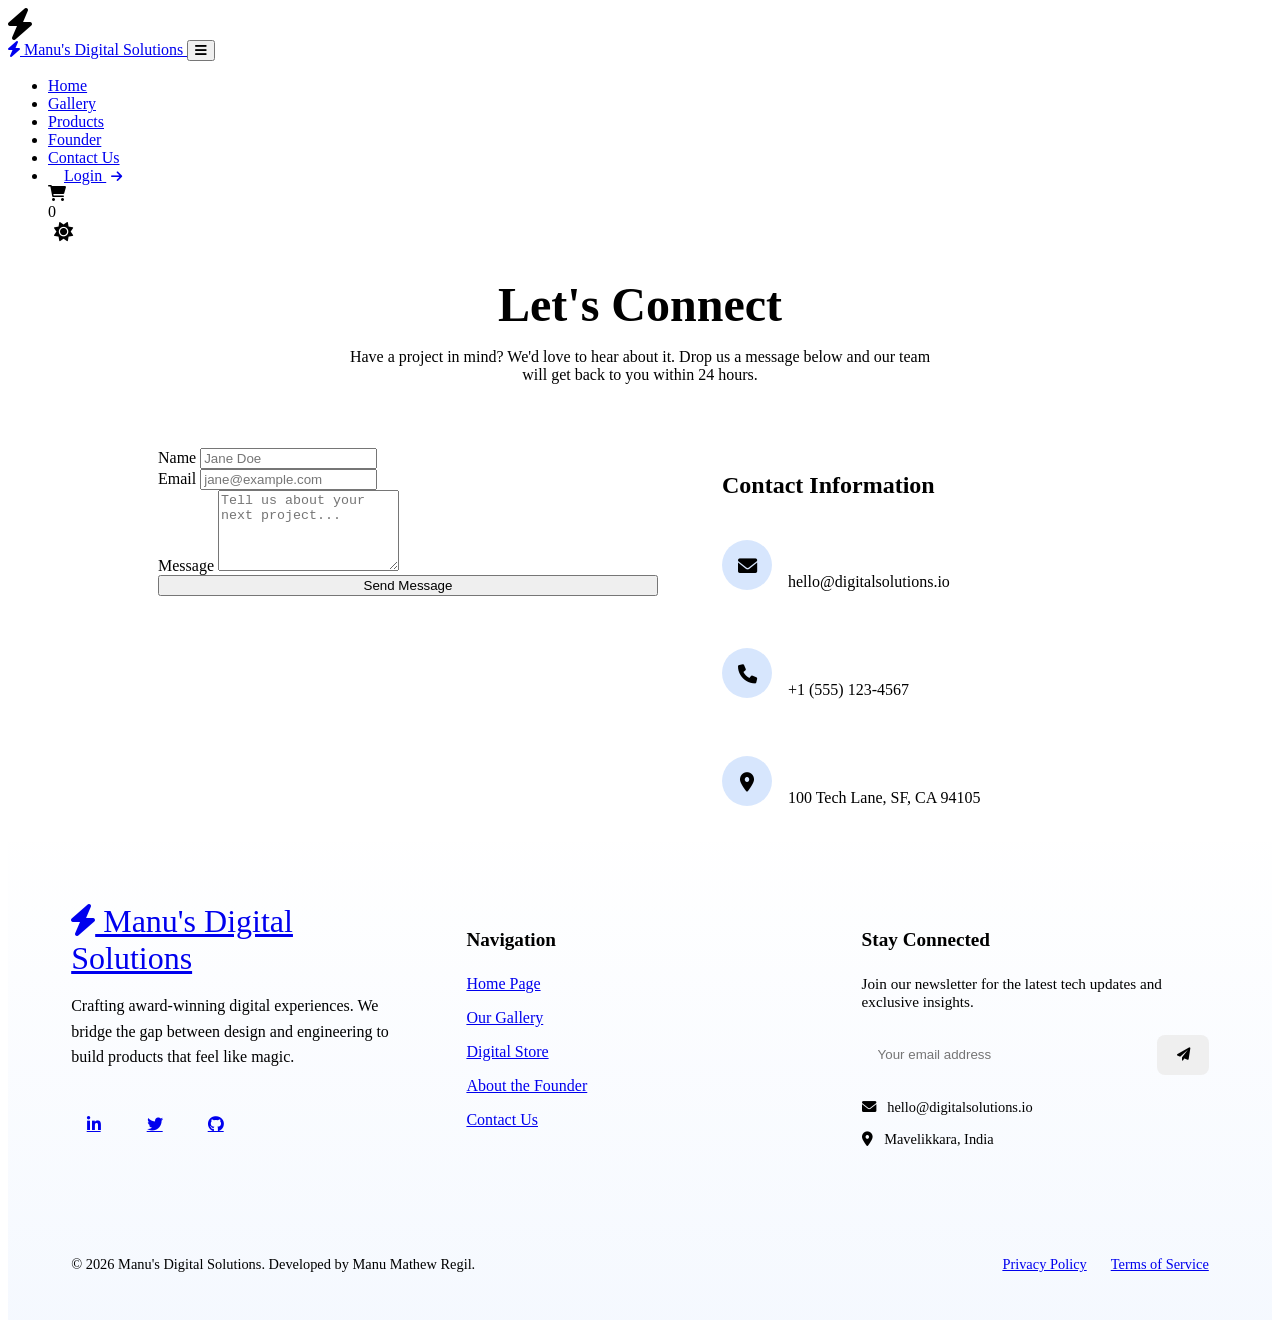
==== contact.html @ 5a15e180 "Add files via upload" ====
<!DOCTYPE html>
<html lang="en">
<head>
    <meta charset="UTF-8">
    <meta name="viewport" content="width=device-width, initial-scale=1.0">
    <title>Contact Us | Manu's Digital Solutions</title>
    <link rel="stylesheet" href="css/styles.css">
    <link rel="stylesheet" href="https://cdnjs.cloudflare.com/ajax/libs/font-awesome/6.0.0/css/all.min.css">
</head>
<body>
    <!-- Page Loader -->
    <div class="loader-wrapper">
        <div class="loader">
            <i class="fa-solid fa-bolt text-gradient" style="font-size: 2rem;"></i>
        </div>
    </div>
    <!-- Navbar -->
    <nav class="navbar">
        <a href="index.html" class="brand">
            <i class="fa-solid fa-bolt text-gradient"></i>
            Manu's Digital Solutions
        </a>
        <button class="hamburger"><i class="fa fa-bars"></i></button>
        <ul class="nav-links" style="align-items: center;">
            <li><a href="index.html">Home</a></li>
            <li><a href="gallery.html">Gallery</a></li>
            <li><a href="products.html">Products</a></li>
            <li><a href="founder.html">Founder</a></li>
            <li><a href="contact.html" class="active">Contact Us</a></li>
            <li><a href="login.html" class="btn btn-primary" style="padding: 0.5rem 1rem;">Login <i class="fa-solid fa-arrow-right" style="margin-left: 5px; font-size: 0.8em"></i></a></li>
            <li style="display: flex; align-items: center;">
                <div class="cart-icon-wrapper" onclick="toggleCartDrawer()">
                    <i class="fa-solid fa-shopping-cart"></i>
                    <div class="cart-count">0</div>
                </div>
            </li>
            <li style="display: flex; align-items: center;"><button id="theme-toggle" style="background: none; border: none; font-size: 1.2rem; cursor: pointer; color: var(--text-primary);"><i class="fa-solid fa-sun"></i></button></li>
        </ul>
    </nav>

    <div class="container section">
        <div class="fade-in" style="text-align: center; margin-bottom: 4rem;">
            <h1 style="font-size: 3rem; margin-bottom: 1rem;">Let's <span class="text-gradient">Connect</span></h1>
            <p style="max-width: 600px; margin: 0 auto;">Have a project in mind? We'd love to hear about it. Drop us a message below and our team will get back to you within 24 hours.</p>
        </div>

        <div style="display: flex; flex-wrap: wrap; gap: 4rem; justify-content: center;">
            
            <div class="fade-in glass-card" style="flex: 1; min-width: 300px; max-width: 500px; transition-delay: 0.2s;">
                <form id="contact-form">
                    <div class="input-group">
                        <label for="contact-name">Name</label>
                        <input type="text" id="contact-name" class="glass-input" required placeholder="Jane Doe">
                    </div>
                    <div class="input-group">
                        <label for="contact-email">Email</label>
                        <input type="email" id="contact-email" class="glass-input" required placeholder="jane@example.com">
                    </div>
                    <div class="input-group">
                        <label for="contact-message">Message</label>
                        <textarea id="contact-message" class="glass-input" rows="5" required placeholder="Tell us about your next project..." style="resize: vertical;"></textarea>
                    </div>
                    <button type="submit" class="btn btn-primary" style="width: 100%;">Send Message</button>
                </form>
                <div id="contact-success" style="display: none; margin-top: 1rem; color: #86efac; text-align: center;">Message sent successfully!</div>
            </div>

            <div class="fade-in" style="flex: 1; min-width: 300px; max-width: 400px; transition-delay: 0.4s;">
                <h3 style="margin-bottom: 1.5rem; font-size: 1.5rem;">Contact Information</h3>
                
                <div style="margin-bottom: 1.5rem; display: flex; align-items: center; gap: 1rem;">
                    <div style="background: rgba(59, 130, 246, 0.2); width: 50px; height: 50px; border-radius: 50%; display: flex; align-items: center; justify-content: center; color: var(--primary); font-size: 1.2rem;">
                        <i class="fa-solid fa-envelope"></i>
                    </div>
                    <div>
                        <p style="color: white; font-weight: 500;">Email Us</p>
                        <p>hello@digitalsolutions.io</p>
                    </div>
                </div>

                <div style="margin-bottom: 1.5rem; display: flex; align-items: center; gap: 1rem;">
                    <div style="background: rgba(59, 130, 246, 0.2); width: 50px; height: 50px; border-radius: 50%; display: flex; align-items: center; justify-content: center; color: var(--primary); font-size: 1.2rem;">
                        <i class="fa-solid fa-phone"></i>
                    </div>
                    <div>
                        <p style="color: white; font-weight: 500;">Call Us</p>
                        <p>+1 (555) 123-4567</p>
                    </div>
                </div>

                <div style="display: flex; align-items: center; gap: 1rem;">
                    <div style="background: rgba(59, 130, 246, 0.2); width: 50px; height: 50px; border-radius: 50%; display: flex; align-items: center; justify-content: center; color: var(--primary); font-size: 1.2rem;">
                        <i class="fa-solid fa-location-dot"></i>
                    </div>
                    <div>
                        <p style="color: white; font-weight: 500;">Visit Us</p>
                        <p>100 Tech Lane, SF, CA 94105</p>
                    </div>
                </div>
            </div>

        </div>
    </div>

    <!-- Footer -->
    <footer style="margin-top: auto; padding: 5rem 5% 2rem; border-top: 1px solid var(--glass-border); background: linear-gradient(to bottom, transparent, rgba(59, 130, 246, 0.05)); position: relative; overflow: hidden;" class="fade-in">
        
        <!-- Background Glowing Orb -->
        <div style="position: absolute; bottom: -50px; left: 50%; transform: translateX(-50%); width: 300px; height: 300px; background: var(--primary); filter: blur(150px); border-radius: 50%; z-index: 0; opacity: 0.15; pointer-events: none;"></div>

        <div class="container" style="position: relative; z-index: 1; display: grid; grid-template-columns: repeat(auto-fit, minmax(280px, 1fr)); gap: 3rem; margin-bottom: 3rem;">
            
            <!-- Brand Section -->
            <div>
                <a href="index.html" class="brand" style="margin-bottom: 1.5rem; font-size: 2rem;"><i class="fa-solid fa-bolt text-gradient"></i> Manu's Digital Solutions</a>
                <p style="font-size: 1rem; margin-bottom: 2rem; color: var(--text-secondary); line-height: 1.6;">
                    Crafting award-winning digital experiences. We bridge the gap between design and engineering to build products that feel like magic.
                </p>
                <div style="display: flex; gap: 1rem;">
                    <a href="https://linkedin.com/in/manu-mathew-regil-238411379/" target="_blank" class="social-icon" style="display: flex; align-items: center; justify-content: center; width: 45px; height: 45px; border-radius: 50%; background: var(--glass-bg); border: 1px solid var(--glass-border);"><i class="fa-brands fa-linkedin-in"></i></a>
                    <a href="https://twitter.com" target="_blank" class="social-icon" style="display: flex; align-items: center; justify-content: center; width: 45px; height: 45px; border-radius: 50%; background: var(--glass-bg); border: 1px solid var(--glass-border);"><i class="fa-brands fa-twitter"></i></a>
                    <a href="https://github.com" target="_blank" class="social-icon" style="display: flex; align-items: center; justify-content: center; width: 45px; height: 45px; border-radius: 50%; background: var(--glass-bg); border: 1px solid var(--glass-border);"><i class="fa-brands fa-github"></i></a>
                </div>
            </div>

            <!-- Links Section -->
            <div>
                <h4 style="color: var(--text-primary); margin-bottom: 1.5rem; font-size: 1.2rem; font-weight: 600;">Navigation</h4>
                <ul style="list-style: none; padding: 0; display: flex; flex-direction: column; gap: 1rem;">
                    <li><a href="index.html" class="footer-link">Home Page</a></li>
                    <li><a href="gallery.html" class="footer-link">Our Gallery</a></li>
                    <li><a href="products.html" class="footer-link">Digital Store</a></li>
                    <li><a href="founder.html" class="footer-link">About the Founder</a></li>
                    <li><a href="contact.html" class="footer-link">Contact Us</a></li>
                </ul>
            </div>

            <!-- Newsletter / Contact Section -->
            <div>
                <h4 style="color: var(--text-primary); margin-bottom: 1.5rem; font-size: 1.2rem; font-weight: 600;">Stay Connected</h4>
                <p style="font-size: 0.95rem; margin-bottom: 1.5rem; color: var(--text-secondary);">Join our newsletter for the latest tech updates and exclusive insights.</p>
                <form style="display: flex; gap: 0.5rem; margin-bottom: 1.5rem;" onsubmit="event.preventDefault(); this.innerHTML = '<p style=\'color: var(--primary); font-weight: 600; padding: 0.5rem 0;\'>Subscribed Successfully! 🎉</p>';">
                    <input type="email" placeholder="Your email address" required style="flex: 1; padding: 0.8rem 1rem; border-radius: 8px; border: 1px solid var(--glass-border); background: var(--input-bg); color: var(--text-primary); outline: none;">
                    <button type="submit" class="btn-primary" style="padding: 0.8rem 1.2rem; border-radius: 8px; border: none; cursor: pointer;"><i class="fa-solid fa-paper-plane"></i></button>
                </form>
                <p style="font-size: 0.9rem; margin-bottom: 0.5rem; color: var(--text-secondary);"><i class="fa-solid fa-envelope" style="margin-right: 8px; color: var(--primary);"></i> hello@digitalsolutions.io</p>
                <p style="font-size: 0.9rem; color: var(--text-secondary);"><i class="fa-solid fa-location-dot" style="margin-right: 8px; color: var(--primary);"></i> Mavelikkara, India</p>
            </div>

        </div>
        
        <!-- Bottom Bar -->
        <div class="container" style="position: relative; z-index: 1; padding-top: 2rem; border-top: 1px solid var(--glass-border); display: flex; flex-wrap: wrap; justify-content: space-between; align-items: center; gap: 1rem; color: var(--text-secondary); font-size: 0.9rem;">
            <p>&copy; 2026 Manu's Digital Solutions. Developed by Manu Mathew Regil.</p>
            <div style="display: flex; flex-wrap: wrap; gap: 1.5rem;">
                <a href="#" class="footer-link">Privacy Policy</a>
                <a href="#" class="footer-link">Terms of Service</a>
            </div>
        </div>
    </footer>

    <!-- Scripts -->
    <script src="js/main.js"></script>
    <script>
        document.getElementById('contact-form').addEventListener('submit', (e) => {
            e.preventDefault();
            const btn = e.target.querySelector('button');
            const originalText = btn.textContent;
            btn.textContent = 'Sending...';
            btn.disabled = true;

            setTimeout(() => {
                btn.textContent = originalText;
                btn.disabled = false;
                e.target.reset();
                const successMsg = document.getElementById('contact-success');
                successMsg.style.display = 'block';
                setTimeout(() => successMsg.style.display = 'none', 3000);
            }, 1000);
        });
    </script>
    <script src="js/ecommerce.js"></script>
</body>
</html>
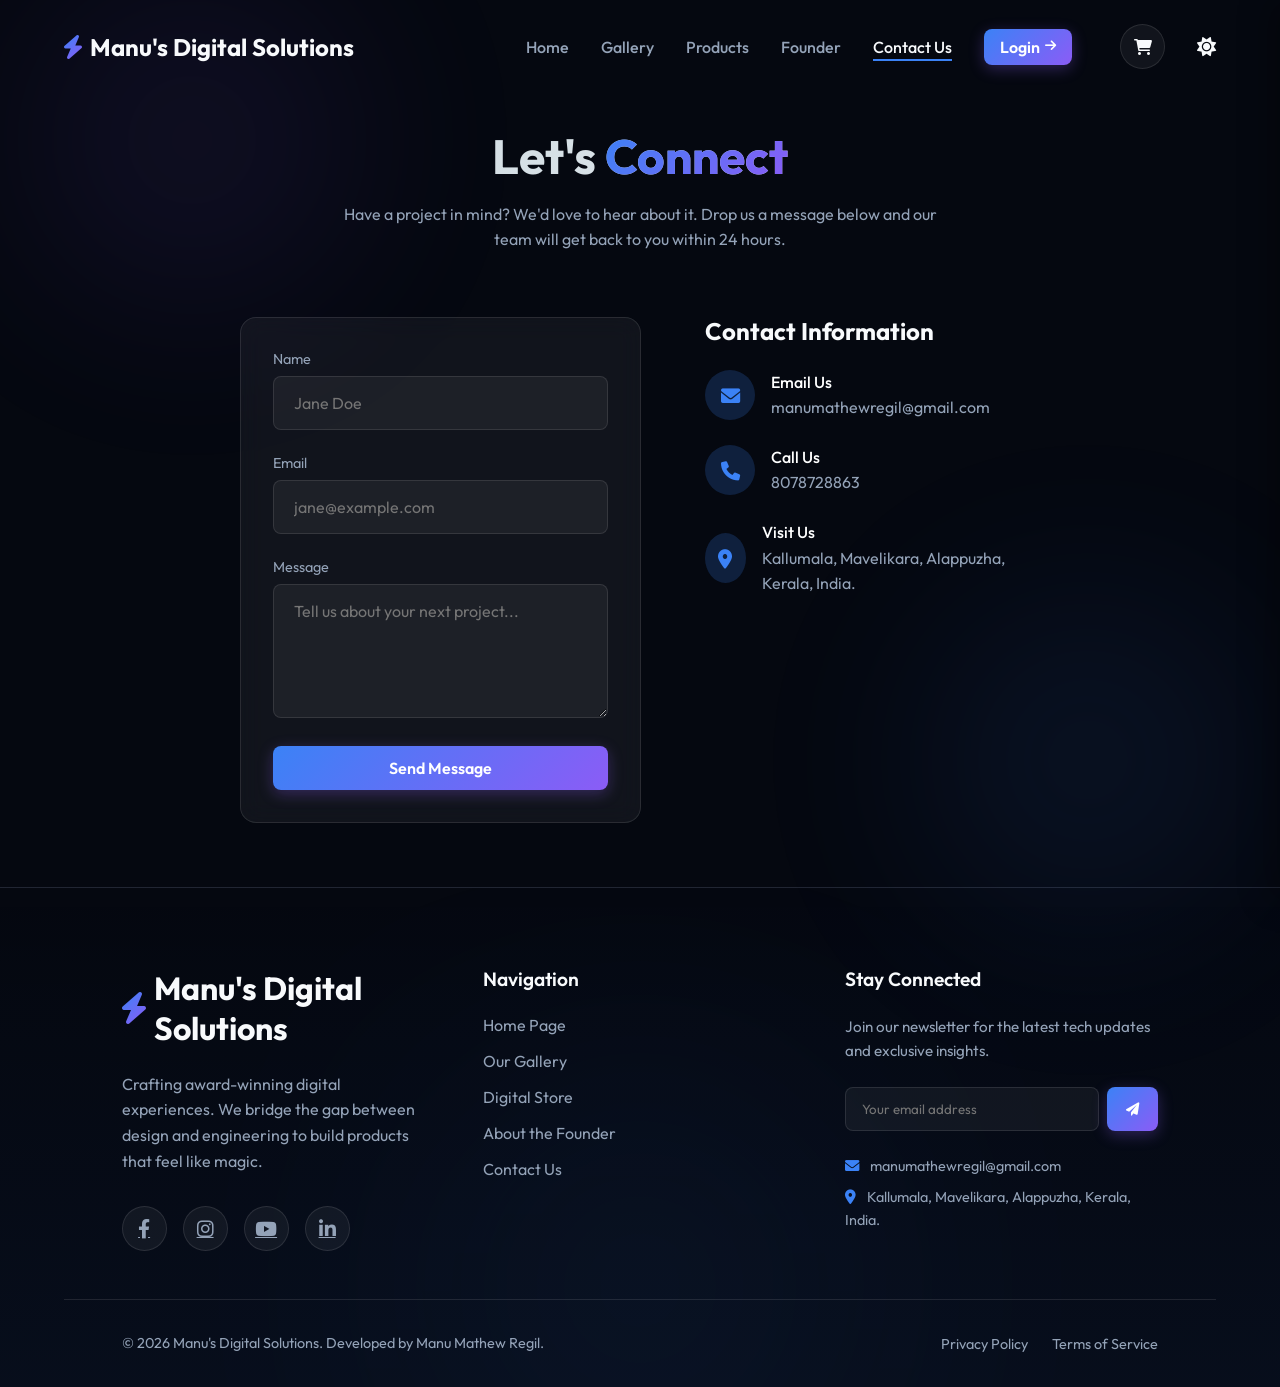
==== commit bde5572e: "Add files via upload" ====
--- a/contact.html
+++ b/contact.html
@@ -1,12 +1,14 @@
 <!DOCTYPE html>
 <html lang="en">
+
 <head>
     <meta charset="UTF-8">
     <meta name="viewport" content="width=device-width, initial-scale=1.0">
     <title>Contact Us | Manu's Digital Solutions</title>
-    <link rel="stylesheet" href="css/styles.css">
+    <link rel="stylesheet" href="styles.css">
     <link rel="stylesheet" href="https://cdnjs.cloudflare.com/ajax/libs/font-awesome/6.0.0/css/all.min.css">
 </head>
+
 <body>
     <!-- Page Loader -->
     <div class="loader-wrapper">
@@ -21,32 +23,37 @@
             Manu's Digital Solutions
         </a>
         <button class="hamburger"><i class="fa fa-bars"></i></button>
-        <ul class="nav-links" style="align-items: center;">
+        <ul class="nav-links">
             <li><a href="index.html">Home</a></li>
             <li><a href="gallery.html">Gallery</a></li>
-            <li><a href="products.html">Products</a></li>
+            <li><a href="products.html">Products</a></li>
             <li><a href="founder.html">Founder</a></li>
             <li><a href="contact.html" class="active">Contact Us</a></li>
-            <li><a href="login.html" class="btn btn-primary" style="padding: 0.5rem 1rem;">Login <i class="fa-solid fa-arrow-right" style="margin-left: 5px; font-size: 0.8em"></i></a></li>
-            <li style="display: flex; align-items: center;">
-                <div class="cart-icon-wrapper" onclick="toggleCartDrawer()">
-                    <i class="fa-solid fa-shopping-cart"></i>
-                    <div class="cart-count">0</div>
-                </div>
-            </li>
-            <li style="display: flex; align-items: center;"><button id="theme-toggle" style="background: none; border: none; font-size: 1.2rem; cursor: pointer; color: var(--text-primary);"><i class="fa-solid fa-sun"></i></button></li>
+            <li><a href="login.html" class="btn btn-primary" style="padding: 0.5rem 1rem;">Login <i
+                        class="fa-solid fa-arrow-right" style="margin-left: 5px; font-size: 0.8em"></i></a></li>
+            <li style="display: flex; align-items: center;">
+                <div class="cart-icon-wrapper" onclick="toggleCartDrawer()">
+                    <i class="fa-solid fa-shopping-cart"></i>
+                    <div class="cart-count">0</div>
+                </div>
+            </li>
+            <li style="display: flex; align-items: center;"><button id="theme-toggle"
+                    style="background: none; border: none; font-size: 1.2rem; cursor: pointer; color: var(--text-primary);"><i
+                        class="fa-solid fa-sun"></i></button></li>
         </ul>
     </nav>
 
     <div class="container section">
         <div class="fade-in" style="text-align: center; margin-bottom: 4rem;">
             <h1 style="font-size: 3rem; margin-bottom: 1rem;">Let's <span class="text-gradient">Connect</span></h1>
-            <p style="max-width: 600px; margin: 0 auto;">Have a project in mind? We'd love to hear about it. Drop us a message below and our team will get back to you within 24 hours.</p>
+            <p style="max-width: 600px; margin: 0 auto;">Have a project in mind? We'd love to hear about it. Drop us a
+                message below and our team will get back to you within 24 hours.</p>
         </div>
 
         <div style="display: flex; flex-wrap: wrap; gap: 4rem; justify-content: center;">
-            
-            <div class="fade-in glass-card" style="flex: 1; min-width: 300px; max-width: 500px; transition-delay: 0.2s;">
+
+            <div class="fade-in glass-card"
+                style="flex: 1; min-width: 300px; max-width: 500px; transition-delay: 0.2s;">
                 <form id="contact-form">
                     <div class="input-group">
                         <label for="contact-name">Name</label>
@@ -54,47 +61,53 @@
                     </div>
                     <div class="input-group">
                         <label for="contact-email">Email</label>
-                        <input type="email" id="contact-email" class="glass-input" required placeholder="jane@example.com">
+                        <input type="email" id="contact-email" class="glass-input" required
+                            placeholder="jane@example.com">
                     </div>
                     <div class="input-group">
                         <label for="contact-message">Message</label>
-                        <textarea id="contact-message" class="glass-input" rows="5" required placeholder="Tell us about your next project..." style="resize: vertical;"></textarea>
+                        <textarea id="contact-message" class="glass-input" rows="5" required
+                            placeholder="Tell us about your next project..." style="resize: vertical;"></textarea>
                     </div>
                     <button type="submit" class="btn btn-primary" style="width: 100%;">Send Message</button>
                 </form>
-                <div id="contact-success" style="display: none; margin-top: 1rem; color: #86efac; text-align: center;">Message sent successfully!</div>
+                <div id="contact-success" style="display: none; margin-top: 1rem; color: #86efac; text-align: center;">
+                    Message sent successfully!</div>
             </div>
 
             <div class="fade-in" style="flex: 1; min-width: 300px; max-width: 400px; transition-delay: 0.4s;">
                 <h3 style="margin-bottom: 1.5rem; font-size: 1.5rem;">Contact Information</h3>
-                
+
                 <div style="margin-bottom: 1.5rem; display: flex; align-items: center; gap: 1rem;">
-                    <div style="background: rgba(59, 130, 246, 0.2); width: 50px; height: 50px; border-radius: 50%; display: flex; align-items: center; justify-content: center; color: var(--primary); font-size: 1.2rem;">
+                    <div
+                        style="background: rgba(59, 130, 246, 0.2); width: 50px; height: 50px; border-radius: 50%; display: flex; align-items: center; justify-content: center; color: var(--primary); font-size: 1.2rem;">
                         <i class="fa-solid fa-envelope"></i>
                     </div>
                     <div>
                         <p style="color: white; font-weight: 500;">Email Us</p>
-                        <p>hello@digitalsolutions.io</p>
+                        <p>manumathewregil@gmail.com</p>
                     </div>
                 </div>
 
                 <div style="margin-bottom: 1.5rem; display: flex; align-items: center; gap: 1rem;">
-                    <div style="background: rgba(59, 130, 246, 0.2); width: 50px; height: 50px; border-radius: 50%; display: flex; align-items: center; justify-content: center; color: var(--primary); font-size: 1.2rem;">
+                    <div
+                        style="background: rgba(59, 130, 246, 0.2); width: 50px; height: 50px; border-radius: 50%; display: flex; align-items: center; justify-content: center; color: var(--primary); font-size: 1.2rem;">
                         <i class="fa-solid fa-phone"></i>
                     </div>
                     <div>
                         <p style="color: white; font-weight: 500;">Call Us</p>
-                        <p>+1 (555) 123-4567</p>
+                        <p>8078728863</p>
                     </div>
                 </div>
 
                 <div style="display: flex; align-items: center; gap: 1rem;">
-                    <div style="background: rgba(59, 130, 246, 0.2); width: 50px; height: 50px; border-radius: 50%; display: flex; align-items: center; justify-content: center; color: var(--primary); font-size: 1.2rem;">
+                    <div
+                        style="background: rgba(59, 130, 246, 0.2); width: 50px; height: 50px; border-radius: 50%; display: flex; align-items: center; justify-content: center; color: var(--primary); font-size: 1.2rem;">
                         <i class="fa-solid fa-location-dot"></i>
                     </div>
                     <div>
                         <p style="color: white; font-weight: 500;">Visit Us</p>
-                        <p>100 Tech Lane, SF, CA 94105</p>
+                        <p>Kallumala, Mavelikara, Alappuzha, Kerala, India.</p>
                     </div>
                 </div>
             </div>
@@ -103,33 +116,50 @@
     </div>
 
     <!-- Footer -->
-    <footer style="margin-top: auto; padding: 5rem 5% 2rem; border-top: 1px solid var(--glass-border); background: linear-gradient(to bottom, transparent, rgba(59, 130, 246, 0.05)); position: relative; overflow: hidden;" class="fade-in">
-        
+    <footer
+        style="margin-top: auto; padding: 5rem 5% 2rem; border-top: 1px solid var(--glass-border); background: linear-gradient(to bottom, transparent, rgba(59, 130, 246, 0.05)); position: relative; overflow: hidden;"
+        class="fade-in">
+
         <!-- Background Glowing Orb -->
-        <div style="position: absolute; bottom: -50px; left: 50%; transform: translateX(-50%); width: 300px; height: 300px; background: var(--primary); filter: blur(150px); border-radius: 50%; z-index: 0; opacity: 0.15; pointer-events: none;"></div>
-
-        <div class="container" style="position: relative; z-index: 1; display: grid; grid-template-columns: repeat(auto-fit, minmax(280px, 1fr)); gap: 3rem; margin-bottom: 3rem;">
-            
+        <div
+            style="position: absolute; bottom: -50px; left: 50%; transform: translateX(-50%); width: 300px; height: 300px; background: var(--primary); filter: blur(150px); border-radius: 50%; z-index: 0; opacity: 0.15; pointer-events: none;">
+        </div>
+
+        <div class="container"
+            style="position: relative; z-index: 1; display: grid; grid-template-columns: repeat(auto-fit, minmax(280px, 1fr)); gap: 3rem; margin-bottom: 3rem;">
+
             <!-- Brand Section -->
             <div>
-                <a href="index.html" class="brand" style="margin-bottom: 1.5rem; font-size: 2rem;"><i class="fa-solid fa-bolt text-gradient"></i> Manu's Digital Solutions</a>
+                <a href="index.html" class="brand" style="margin-bottom: 1.5rem; font-size: 2rem;"><i
+                        class="fa-solid fa-bolt text-gradient"></i> Manu's Digital Solutions</a>
                 <p style="font-size: 1rem; margin-bottom: 2rem; color: var(--text-secondary); line-height: 1.6;">
-                    Crafting award-winning digital experiences. We bridge the gap between design and engineering to build products that feel like magic.
+                    Crafting award-winning digital experiences. We bridge the gap between design and engineering to
+                    build products that feel like magic.
                 </p>
                 <div style="display: flex; gap: 1rem;">
-                    <a href="https://linkedin.com/in/manu-mathew-regil-238411379/" target="_blank" class="social-icon" style="display: flex; align-items: center; justify-content: center; width: 45px; height: 45px; border-radius: 50%; background: var(--glass-bg); border: 1px solid var(--glass-border);"><i class="fa-brands fa-linkedin-in"></i></a>
-                    <a href="https://twitter.com" target="_blank" class="social-icon" style="display: flex; align-items: center; justify-content: center; width: 45px; height: 45px; border-radius: 50%; background: var(--glass-bg); border: 1px solid var(--glass-border);"><i class="fa-brands fa-twitter"></i></a>
-                    <a href="https://github.com" target="_blank" class="social-icon" style="display: flex; align-items: center; justify-content: center; width: 45px; height: 45px; border-radius: 50%; background: var(--glass-bg); border: 1px solid var(--glass-border);"><i class="fa-brands fa-github"></i></a>
+                    <a href="https://www.facebook.com/manumathewregil" target="_blank" class="social-icon"
+                        style="display: flex; align-items: center; justify-content: center; width: 45px; height: 45px; border-radius: 50%; background: var(--glass-bg); border: 1px solid var(--glass-border);"><i
+                            class="fa-brands fa-facebook-f"></i></a>
+                    <a href="https://www.instagram.com/manu_mathew_regil/" target="_blank" class="social-icon"
+                        style="display: flex; align-items: center; justify-content: center; width: 45px; height: 45px; border-radius: 50%; background: var(--glass-bg); border: 1px solid var(--glass-border);"><i
+                            class="fa-brands fa-instagram"></i></a>
+                    <a href="https://www.youtube.com/@manumathewregil" target="_blank" class="social-icon"
+                        style="display: flex; align-items: center; justify-content: center; width: 45px; height: 45px; border-radius: 50%; background: var(--glass-bg); border: 1px solid var(--glass-border);"><i
+                            class="fa-brands fa-youtube"></i></a>
+                    <a href="https://www.linkedin.com/in/manu-mathew-regil-238411379/" target="_blank" class="social-icon"
+                        style="display: flex; align-items: center; justify-content: center; width: 45px; height: 45px; border-radius: 50%; background: var(--glass-bg); border: 1px solid var(--glass-border);"><i
+                            class="fa-brands fa-linkedin-in"></i></a>
                 </div>
             </div>
 
             <!-- Links Section -->
             <div>
-                <h4 style="color: var(--text-primary); margin-bottom: 1.5rem; font-size: 1.2rem; font-weight: 600;">Navigation</h4>
+                <h4 style="color: var(--text-primary); margin-bottom: 1.5rem; font-size: 1.2rem; font-weight: 600;">
+                    Navigation</h4>
                 <ul style="list-style: none; padding: 0; display: flex; flex-direction: column; gap: 1rem;">
                     <li><a href="index.html" class="footer-link">Home Page</a></li>
                     <li><a href="gallery.html" class="footer-link">Our Gallery</a></li>
-                    <li><a href="products.html" class="footer-link">Digital Store</a></li>
+                    <li><a href="products.html" class="footer-link">Digital Store</a></li>
                     <li><a href="founder.html" class="footer-link">About the Founder</a></li>
                     <li><a href="contact.html" class="footer-link">Contact Us</a></li>
                 </ul>
@@ -137,20 +167,30 @@
 
             <!-- Newsletter / Contact Section -->
             <div>
-                <h4 style="color: var(--text-primary); margin-bottom: 1.5rem; font-size: 1.2rem; font-weight: 600;">Stay Connected</h4>
-                <p style="font-size: 0.95rem; margin-bottom: 1.5rem; color: var(--text-secondary);">Join our newsletter for the latest tech updates and exclusive insights.</p>
-                <form style="display: flex; gap: 0.5rem; margin-bottom: 1.5rem;" onsubmit="event.preventDefault(); this.innerHTML = '<p style=\'color: var(--primary); font-weight: 600; padding: 0.5rem 0;\'>Subscribed Successfully! 🎉</p>';">
-                    <input type="email" placeholder="Your email address" required style="flex: 1; padding: 0.8rem 1rem; border-radius: 8px; border: 1px solid var(--glass-border); background: var(--input-bg); color: var(--text-primary); outline: none;">
-                    <button type="submit" class="btn-primary" style="padding: 0.8rem 1.2rem; border-radius: 8px; border: none; cursor: pointer;"><i class="fa-solid fa-paper-plane"></i></button>
+                <h4 style="color: var(--text-primary); margin-bottom: 1.5rem; font-size: 1.2rem; font-weight: 600;">Stay
+                    Connected</h4>
+                <p style="font-size: 0.95rem; margin-bottom: 1.5rem; color: var(--text-secondary);">Join our newsletter
+                    for the latest tech updates and exclusive insights.</p>
+                <form style="display: flex; gap: 0.5rem; margin-bottom: 1.5rem;"
+                    onsubmit="event.preventDefault(); this.innerHTML = '<p style=\'color: var(--primary); font-weight: 600; padding: 0.5rem 0;\'>Subscribed Successfully! 🎉</p>';">
+                    <input type="email" placeholder="Your email address" required
+                        style="flex: 1; padding: 0.8rem 1rem; border-radius: 8px; border: 1px solid var(--glass-border); background: var(--input-bg); color: var(--text-primary); outline: none;">
+                    <button type="submit" class="btn-primary"
+                        style="padding: 0.8rem 1.2rem; border-radius: 8px; border: none; cursor: pointer;"><i
+                            class="fa-solid fa-paper-plane"></i></button>
                 </form>
-                <p style="font-size: 0.9rem; margin-bottom: 0.5rem; color: var(--text-secondary);"><i class="fa-solid fa-envelope" style="margin-right: 8px; color: var(--primary);"></i> hello@digitalsolutions.io</p>
-                <p style="font-size: 0.9rem; color: var(--text-secondary);"><i class="fa-solid fa-location-dot" style="margin-right: 8px; color: var(--primary);"></i> Mavelikkara, India</p>
-            </div>
-
-        </div>
-        
+                <p style="font-size: 0.9rem; margin-bottom: 0.5rem; color: var(--text-secondary);"><i
+                        class="fa-solid fa-envelope" style="margin-right: 8px; color: var(--primary);"></i>
+                    manumathewregil@gmail.com</p>
+                <p style="font-size: 0.9rem; color: var(--text-secondary);"><i class="fa-solid fa-location-dot"
+                        style="margin-right: 8px; color: var(--primary);"></i> Kallumala, Mavelikara, Alappuzha, Kerala, India.</p>
+            </div>
+
+        </div>
+
         <!-- Bottom Bar -->
-        <div class="container" style="position: relative; z-index: 1; padding-top: 2rem; border-top: 1px solid var(--glass-border); display: flex; flex-wrap: wrap; justify-content: space-between; align-items: center; gap: 1rem; color: var(--text-secondary); font-size: 0.9rem;">
+        <div class="container"
+            style="position: relative; z-index: 1; padding-top: 2rem; border-top: 1px solid var(--glass-border); display: flex; flex-wrap: wrap; justify-content: space-between; align-items: center; gap: 1rem; color: var(--text-secondary); font-size: 0.9rem;">
             <p>&copy; 2026 Manu's Digital Solutions. Developed by Manu Mathew Regil.</p>
             <div style="display: flex; flex-wrap: wrap; gap: 1.5rem;">
                 <a href="#" class="footer-link">Privacy Policy</a>
@@ -160,7 +200,7 @@
     </footer>
 
     <!-- Scripts -->
-    <script src="js/main.js"></script>
+    <script src="main.js"></script>
     <script>
         document.getElementById('contact-form').addEventListener('submit', (e) => {
             e.preventDefault();
@@ -179,6 +219,7 @@
             }, 1000);
         });
     </script>
-    <script src="js/ecommerce.js"></script>
+    <script src="ecommerce.js"></script>
 </body>
-</html>
+
+</html>
--- a/styles.css
+++ b/styles.css
@@ -0,0 +1,394 @@
+/* CSS Variables & Global Settings */
+@import url('https://fonts.googleapis.com/css2?family=Outfit:wght@300;400;500;600;700&display=swap');
+
+:root {
+  --bg-color: #050810;
+  --text-primary: #f8fafc;
+  --text-secondary: #94a3b8;
+  --primary: #3b82f6;
+  --primary-hover: #2563eb;
+  --accent: #8b5cf6;
+  --glass-bg: rgba(255, 255, 255, 0.05);
+  --glass-border: rgba(255, 255, 255, 0.1);
+  --glass-blur: blur(12px);
+  --nav-scrolled: rgba(5, 8, 16, 0.8);
+  --nav-mobile: rgba(5, 8, 16, 0.95);
+  --input-bg: rgba(255, 255, 255, 0.05);
+}
+
+body.light-theme {
+  --bg-color: #f8fafc;
+  --text-primary: #0f172a;
+  --text-secondary: #475569;
+  --primary: #2563eb;
+  --primary-hover: #1d4ed8;
+  --accent: #7c3aed;
+  --glass-bg: rgba(255, 255, 255, 0.7);
+  --glass-border: rgba(0, 0, 0, 0.1);
+  --nav-scrolled: rgba(255, 255, 255, 0.85);
+  --nav-mobile: rgba(248, 250, 252, 0.95);
+  --input-bg: rgba(0, 0, 0, 0.05);
+}
+
+* {
+  margin: 0;
+  padding: 0;
+  box-sizing: border-box;
+  font-family: 'Outfit', sans-serif;
+}
+
+img {
+  max-width: 100%;
+  height: auto;
+  display: block;
+}
+
+body {
+  background-color: var(--bg-color);
+  color: var(--text-primary);
+  min-height: 100vh;
+  display: flex;
+  flex-direction: column;
+  overflow-x: hidden;
+}
+
+/* Background Effects */
+body::before {
+  content: '';
+  position: fixed;
+  top: -20%;
+  left: -10%;
+  width: 50vw;
+  height: 50vw;
+  background: radial-gradient(circle, var(--accent) 0%, transparent 50%);
+  opacity: 0.15;
+  filter: blur(100px);
+  z-index: -1;
+}
+
+body::after {
+  content: '';
+  position: fixed;
+  bottom: -20%;
+  right: -10%;
+  width: 50vw;
+  height: 50vw;
+  background: radial-gradient(circle, var(--primary) 0%, transparent 50%);
+  opacity: 0.15;
+  filter: blur(100px);
+  z-index: -1;
+}
+
+/* Glassmorphism Utilities */
+.glass {
+  background: var(--glass-bg);
+  backdrop-filter: var(--glass-blur);
+  -webkit-backdrop-filter: var(--glass-blur);
+  border: 1px solid var(--glass-border);
+  box-shadow: 0 8px 32px 0 rgba(0, 0, 0, 0.3);
+}
+
+.glass-card {
+  background: var(--glass-bg);
+  backdrop-filter: var(--glass-blur);
+  border: 1px solid var(--glass-border);
+  border-radius: 16px;
+  padding: 2rem;
+  transition: transform 0.3s ease, box-shadow 0.3s ease;
+}
+
+.glass-card:hover {
+  transform: translateY(-5px);
+  box-shadow: 0 10px 40px 0 rgba(0, 0, 0, 0.4);
+  border: 1px solid rgba(255, 255, 255, 0.2);
+}
+
+/* Typography */
+h1, h2, h3, h4 {
+  font-weight: 700;
+  line-height: 1.2;
+}
+
+h1 { font-size: clamp(2.5rem, 5vw, 4rem); background: linear-gradient(to right, #cfd9df 0%, #e2ebf0 100%); -webkit-background-clip: text; color: transparent;}
+.text-gradient {
+  background: linear-gradient(135deg, var(--primary), var(--accent));
+  -webkit-background-clip: text;
+  -webkit-text-fill-color: transparent;
+}
+
+p {
+  color: var(--text-secondary);
+  line-height: 1.6;
+}
+
+/* Buttons */
+.btn {
+  display: inline-flex;
+  align-items: center;
+  justify-content: center;
+  padding: 0.75rem 1.5rem;
+  border-radius: 8px;
+  font-weight: 600;
+  cursor: pointer;
+  transition: all 0.3s ease;
+  text-decoration: none;
+  border: none;
+  font-size: 1rem;
+}
+
+.btn-primary {
+  background: linear-gradient(135deg, var(--primary), var(--accent));
+  color: #fff;
+  box-shadow: 0 4px 15px rgba(139, 92, 246, 0.3);
+}
+
+.btn-primary:hover {
+  box-shadow: 0 6px 20px rgba(139, 92, 246, 0.5);
+  transform: translateY(-2px);
+}
+
+.btn-glass {
+  background: var(--glass-bg);
+  backdrop-filter: blur(5px);
+  border: 1px solid var(--glass-border);
+  color: var(--text-primary);
+}
+
+.btn-glass:hover {
+  background: rgba(255, 255, 255, 0.1);
+}
+
+/* Navbar */
+.navbar {
+  position: fixed;
+  top: 0;
+  width: 100%;
+  padding: 1.5rem 5%;
+  display: flex;
+  justify-content: space-between;
+  align-items: center;
+  z-index: 1000;
+  transition: all 0.3s ease;
+}
+
+.navbar.scrolled {
+  padding: 1rem 5%;
+  background: var(--nav-scrolled);
+  backdrop-filter: blur(16px);
+  border-bottom: 1px solid var(--glass-border);
+}
+
+.brand {
+  font-size: 1.5rem;
+  font-weight: 700;
+  color: var(--text-primary);
+  text-decoration: none;
+  display: flex;
+  align-items: center;
+  gap: 0.5rem;
+}
+
+.nav-links {
+  display: flex;
+  gap: 2rem;
+  list-style: none;
+  align-items: center;
+}
+
+.nav-links a:not(.btn) {
+  color: var(--text-secondary);
+  text-decoration: none;
+  font-weight: 500;
+  transition: color 0.3s ease;
+  position: relative;
+}
+
+.nav-links a:not(.btn):hover,
+.nav-links a:not(.btn).active {
+  color: var(--text-primary);
+}
+
+.nav-links a:not(.btn)::after {
+  content: '';
+  position: absolute;
+  bottom: -4px;
+  left: 0;
+  width: 0;
+  height: 2px;
+  background: var(--primary);
+  transition: width 0.3s ease;
+}
+
+.nav-links a:not(.btn):hover::after,
+.nav-links a:not(.btn).active::after {
+  width: 100%;
+}
+
+.hamburger {
+  display: none;
+  cursor: pointer;
+  background: none;
+  border: none;
+  color: var(--text-primary);
+  font-size: 1.5rem;
+}
+
+/* Layout Utilities */
+.container {
+  max-width: 1200px;
+  margin: 0 auto;
+  padding: 0 5%;
+}
+
+.section {
+  padding: 8rem 0 4rem;
+}
+
+/* Inputs */
+.input-group {
+  margin-bottom: 1.5rem;
+  position: relative;
+}
+
+.input-group label {
+  display: block;
+  margin-bottom: 0.5rem;
+  color: var(--text-secondary);
+  font-size: 0.9rem;
+}
+
+.glass-input {
+  width: 100%;
+  padding: 1rem 1.2rem;
+  background: var(--input-bg);
+  border: 1px solid var(--glass-border);
+  border-radius: 8px;
+  color: var(--text-primary);
+  font-family: inherit;
+  font-size: 1rem;
+  outline: none;
+  transition: all 0.3s ease;
+}
+
+.glass-input:focus {
+  border-color: var(--primary);
+  background: var(--glass-bg);
+}
+
+/* Page Loader */
+.loader-wrapper {
+  position: fixed;
+  top: 0;
+  left: 0;
+  width: 100vw;
+  height: 100vh;
+  background: var(--bg-color);
+  z-index: 9999;
+  display: flex;
+  justify-content: center;
+  align-items: center;
+  transition: opacity 0.6s cubic-bezier(1, 0, 0, 1), visibility 0.6s cubic-bezier(1, 0, 0, 1);
+}
+
+.loader-wrapper.hidden {
+  opacity: 0;
+  visibility: hidden;
+}
+
+.loader {
+  width: 80px;
+  height: 80px;
+  border-radius: 50%;
+  background: var(--glass-bg);
+  backdrop-filter: blur(10px);
+  border: 1px solid var(--glass-border);
+  display: flex;
+  justify-content: center;
+  align-items: center;
+  position: relative;
+  box-shadow: 0 0 30px rgba(59, 130, 246, 0.3);
+  animation: pulseLoader 2s infinite ease-in-out;
+}
+
+.loader::before {
+  content: '';
+  position: absolute;
+  top: -2px;
+  left: -2px;
+  right: -2px;
+  bottom: -2px;
+  border-radius: 50%;
+  border: 2px solid transparent;
+  border-top-color: var(--primary);
+  border-bottom-color: var(--accent);
+  animation: spin 1.2s cubic-bezier(0.5, 0, 0.5, 1) infinite;
+  z-index: -1;
+}
+
+@keyframes spin {
+  0% { transform: rotate(0deg); }
+  100% { transform: rotate(360deg); }
+}
+
+@keyframes pulseLoader {
+  0%, 100% { transform: scale(1); }
+  50% { transform: scale(1.05); box-shadow: 0 0 50px rgba(139, 92, 246, 0.5); }
+}
+
+/* Animations */
+.fade-in {
+  opacity: 0;
+  transform: translateY(20px);
+  transition: opacity 0.6s ease, transform 0.6s ease;
+}
+
+.fade-in.visible {
+  opacity: 1;
+  transform: translateY(0);
+}
+
+/* Footer */
+.footer-link {
+  color: var(--text-secondary);
+  text-decoration: none;
+  transition: color 0.3s ease;
+}
+.footer-link:hover {
+  color: var(--primary);
+}
+.social-icon {
+  color: var(--text-secondary);
+  font-size: 1.2rem;
+  transition: color 0.3s ease, transform 0.3s ease;
+}
+.social-icon:hover {
+  color: var(--primary);
+  transform: translateY(-3px);
+}
+
+/* Mobile Responsiveness */
+@media (max-width: 768px) {
+  .hamburger {
+    display: block;
+  }
+  
+  .nav-links {
+    position: fixed;
+    top: 0;
+    right: -100%;
+    width: 250px;
+    height: 100vh;
+    background: var(--nav-mobile);
+    backdrop-filter: blur(20px);
+    flex-direction: column;
+    padding: 6rem 2rem;
+    transition: right 0.4s cubic-bezier(0.77,0.2,0.05,1.0);
+    z-index: 999;
+    border-left: 1px solid var(--glass-border);
+    align-items: flex-start;
+  }
+  
+  .nav-links.active {
+    right: 0;
+  }
+}
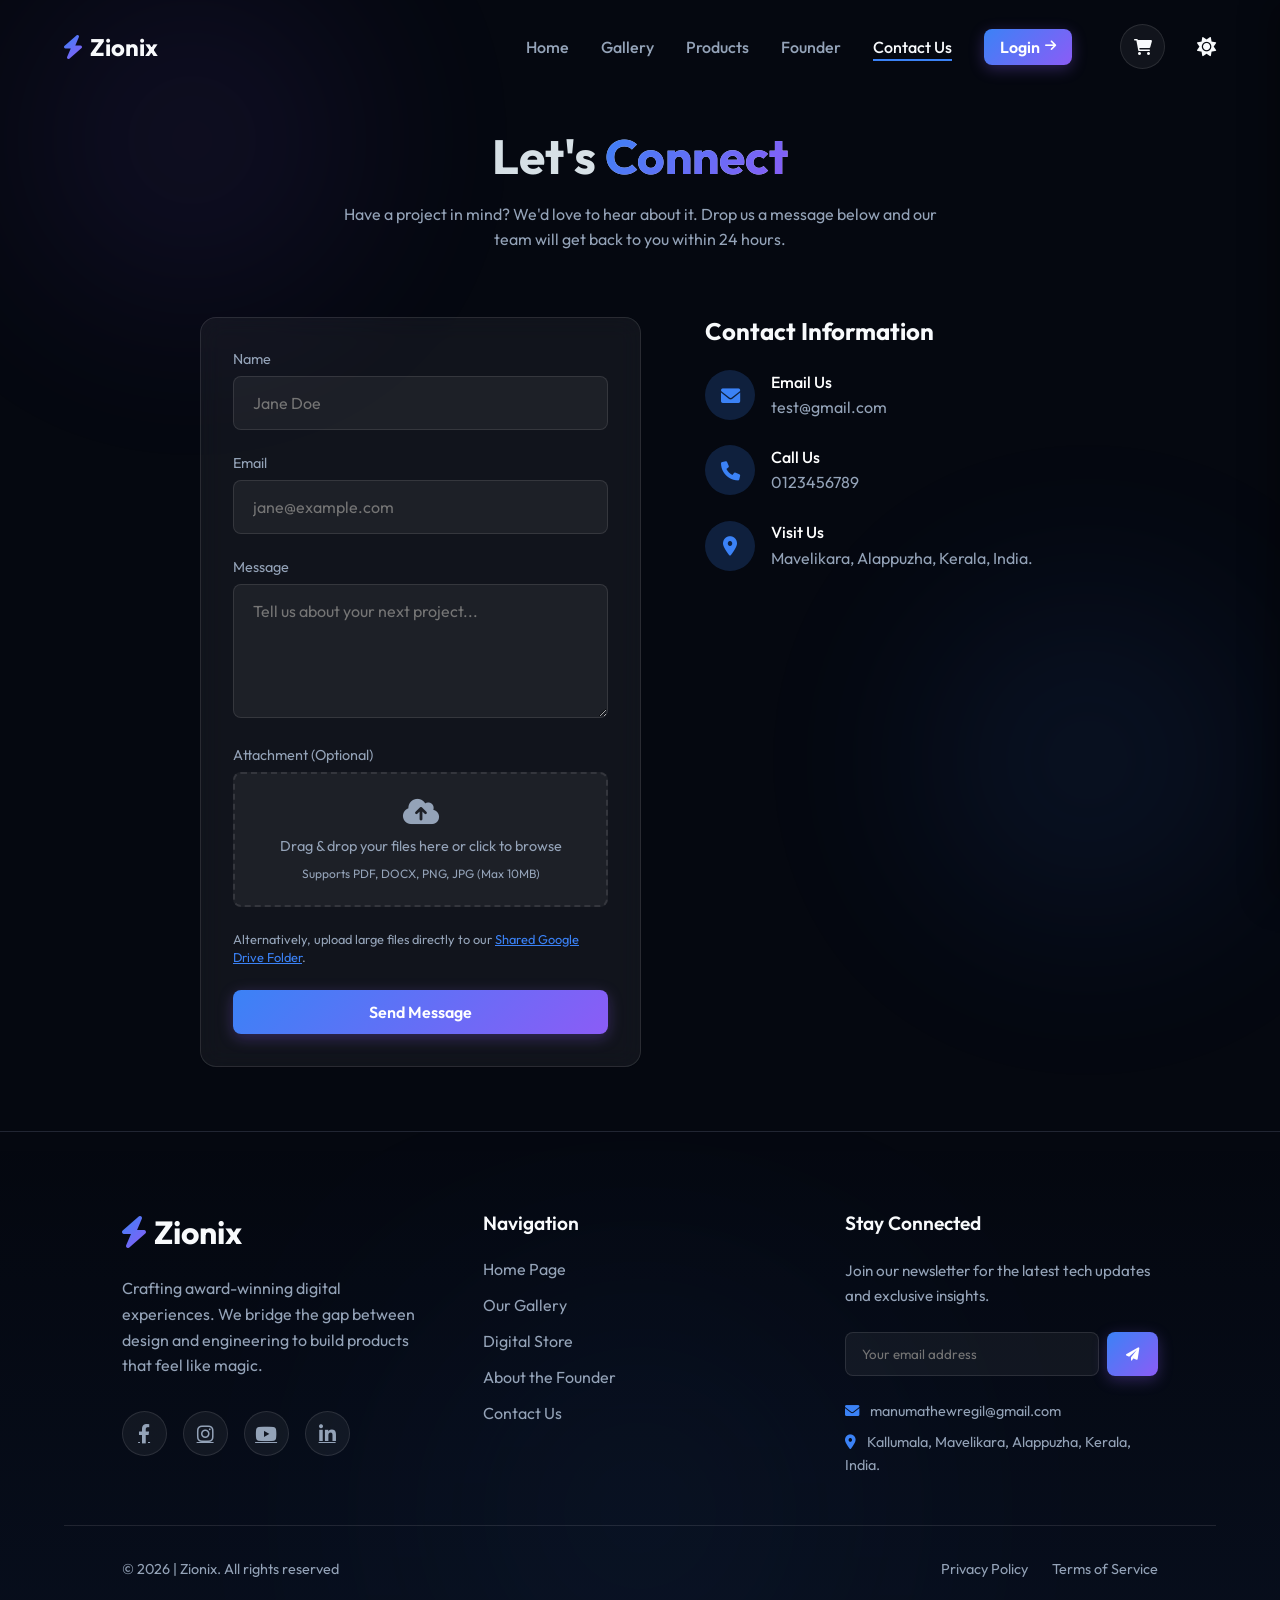
==== commit d63f2cc2: "updation" ====
--- a/contact.html
+++ b/contact.html
@@ -4,7 +4,7 @@
 <head>
     <meta charset="UTF-8">
     <meta name="viewport" content="width=device-width, initial-scale=1.0">
-    <title>Contact Us | Manu's Digital Solutions</title>
+    <title>Contact Us | Zionix</title>
     <link rel="stylesheet" href="styles.css">
     <link rel="stylesheet" href="https://cdnjs.cloudflare.com/ajax/libs/font-awesome/6.0.0/css/all.min.css">
 </head>
@@ -20,7 +20,7 @@
     <nav class="navbar">
         <a href="index.html" class="brand">
             <i class="fa-solid fa-bolt text-gradient"></i>
-            Manu's Digital Solutions
+            Zionix
         </a>
         <button class="hamburger"><i class="fa fa-bars"></i></button>
         <ul class="nav-links">
@@ -69,6 +69,20 @@
                         <textarea id="contact-message" class="glass-input" rows="5" required
                             placeholder="Tell us about your next project..." style="resize: vertical;"></textarea>
                     </div>
+                    <div class="input-group">
+                        <label>Attachment (Optional)</label>
+                        <div class="upload-zone" id="drop-zone">
+                            <i class="fa-solid fa-cloud-arrow-up"></i>
+                            <p>Drag & drop your files here or click to browse</p>
+                            <span>Supports PDF, DOCX, PNG, JPG (Max 10MB)</span>
+                            <input type="file" id="contact-file" style="display: none;" multiple>
+                        </div>
+                        <div id="file-list" class="file-list"></div>
+                        <p style="font-size: 0.8rem; margin-top: 0.5rem; color: var(--text-secondary); line-height: 1.4;">
+                            Alternatively, upload large files directly to our 
+                            <a href="https://drive.google.com/drive/folders/1qu32_YWTJ1cNfiBqHvx784Owkxv7PvnO?usp=sharing" target="_blank" style="color: var(--primary); text-decoration: underline;">Shared Google Drive Folder</a>.
+                        </p>
+                    </div>
                     <button type="submit" class="btn btn-primary" style="width: 100%;">Send Message</button>
                 </form>
                 <div id="contact-success" style="display: none; margin-top: 1rem; color: #86efac; text-align: center;">
@@ -85,7 +99,7 @@
                     </div>
                     <div>
                         <p style="color: white; font-weight: 500;">Email Us</p>
-                        <p>manumathewregil@gmail.com</p>
+                        <p>test@gmail.com</p>
                     </div>
                 </div>
 
@@ -96,7 +110,7 @@
                     </div>
                     <div>
                         <p style="color: white; font-weight: 500;">Call Us</p>
-                        <p>8078728863</p>
+                        <p>0123456789</p>
                     </div>
                 </div>
 
@@ -107,7 +121,7 @@
                     </div>
                     <div>
                         <p style="color: white; font-weight: 500;">Visit Us</p>
-                        <p>Kallumala, Mavelikara, Alappuzha, Kerala, India.</p>
+                        <p>Mavelikara, Alappuzha, Kerala, India.</p>
                     </div>
                 </div>
             </div>
@@ -131,7 +145,7 @@
             <!-- Brand Section -->
             <div>
                 <a href="index.html" class="brand" style="margin-bottom: 1.5rem; font-size: 2rem;"><i
-                        class="fa-solid fa-bolt text-gradient"></i> Manu's Digital Solutions</a>
+                        class="fa-solid fa-bolt text-gradient"></i> Zionix</a>
                 <p style="font-size: 1rem; margin-bottom: 2rem; color: var(--text-secondary); line-height: 1.6;">
                     Crafting award-winning digital experiences. We bridge the gap between design and engineering to
                     build products that feel like magic.
@@ -191,7 +205,7 @@
         <!-- Bottom Bar -->
         <div class="container"
             style="position: relative; z-index: 1; padding-top: 2rem; border-top: 1px solid var(--glass-border); display: flex; flex-wrap: wrap; justify-content: space-between; align-items: center; gap: 1rem; color: var(--text-secondary); font-size: 0.9rem;">
-            <p>&copy; 2026 Manu's Digital Solutions. Developed by Manu Mathew Regil.</p>
+            <p>&copy; 2026 | Zionix. All rights reserved</p>
             <div style="display: flex; flex-wrap: wrap; gap: 1.5rem;">
                 <a href="#" class="footer-link">Privacy Policy</a>
                 <a href="#" class="footer-link">Terms of Service</a>
@@ -202,6 +216,79 @@
     <!-- Scripts -->
     <script src="main.js"></script>
     <script>
+        const dropZone = document.getElementById('drop-zone');
+        const fileInput = document.getElementById('contact-file');
+        const fileList = document.getElementById('file-list');
+        let selectedFiles = [];
+
+        // Trigger file input click when clicking on the drop zone
+        dropZone.addEventListener('click', () => fileInput.click());
+
+        // Handle drag events
+        ['dragenter', 'dragover'].forEach(eventName => {
+            dropZone.addEventListener(eventName, (e) => {
+                e.preventDefault();
+                dropZone.classList.add('dragover');
+            }, false);
+        });
+
+        ['dragleave', 'drop'].forEach(eventName => {
+            dropZone.addEventListener(eventName, (e) => {
+                e.preventDefault();
+                dropZone.classList.remove('dragover');
+            }, false);
+        });
+
+        // Handle file drop
+        dropZone.addEventListener('drop', (e) => {
+            const dt = e.dataTransfer;
+            const files = dt.files;
+            handleFiles(files);
+        });
+
+        // Handle file selection
+        fileInput.addEventListener('change', (e) => {
+            handleFiles(e.target.files);
+        });
+
+        function handleFiles(files) {
+            for (let i = 0; i < files.length; i++) {
+                const file = files[i];
+                // Check if file is already added
+                if (!selectedFiles.some(f => f.name === file.name && f.size === file.size)) {
+                    selectedFiles.push(file);
+                }
+            }
+            updateFileList();
+        }
+
+        function updateFileList() {
+            fileList.innerHTML = '';
+            selectedFiles.forEach((file, index) => {
+                const sizeInMB = (file.size / (1024 * 1024)).toFixed(2);
+                
+                const fileItem = document.createElement('div');
+                fileItem.className = 'file-item';
+                fileItem.innerHTML = `
+                    <div class="file-item-info">
+                        <i class="fa-solid fa-file" style="color: var(--primary);"></i>
+                        <span><strong>${file.name}</strong> (${sizeInMB} MB)</span>
+                    </div>
+                    <button type="button" class="file-item-remove" data-index="${index}">&times;</button>
+                `;
+                fileList.appendChild(fileItem);
+            });
+
+            // Set up remove button listeners
+            document.querySelectorAll('.file-item-remove').forEach(btn => {
+                btn.addEventListener('click', (e) => {
+                    const index = parseInt(e.target.getAttribute('data-index'));
+                    selectedFiles.splice(index, 1);
+                    updateFileList();
+                });
+            });
+        }
+
         document.getElementById('contact-form').addEventListener('submit', (e) => {
             e.preventDefault();
             const btn = e.target.querySelector('button');
@@ -213,6 +300,8 @@
                 btn.textContent = originalText;
                 btn.disabled = false;
                 e.target.reset();
+                selectedFiles = [];
+                updateFileList();
                 const successMsg = document.getElementById('contact-success');
                 successMsg.style.display = 'block';
                 setTimeout(() => successMsg.style.display = 'none', 3000);
--- a/styles.css
+++ b/styles.css
@@ -392,3 +392,142 @@
     right: 0;
   }
 }
+
+/* Premium Toggle Switch Styles */
+.switch {
+  position: relative;
+  display: inline-block;
+  width: 48px;
+  height: 24px;
+}
+
+.switch input {
+  opacity: 0;
+  width: 0;
+  height: 0;
+}
+
+.slider {
+  position: absolute;
+  cursor: pointer;
+  top: 0;
+  left: 0;
+  right: 0;
+  bottom: 0;
+  background-color: rgba(255, 255, 255, 0.08);
+  transition: .3s cubic-bezier(0.4, 0, 0.2, 1);
+  border: 1px solid var(--glass-border);
+}
+
+.slider:before {
+  position: absolute;
+  content: "";
+  height: 16px;
+  width: 16px;
+  left: 3px;
+  bottom: 3px;
+  background-color: var(--text-secondary);
+  transition: .3s cubic-bezier(0.4, 0, 0.2, 1);
+}
+
+input:checked + .slider {
+  background-color: var(--primary);
+  border-color: var(--primary);
+}
+
+input:checked + .slider:before {
+  transform: translateX(24px);
+  background-color: #ffffff;
+}
+
+.slider.round {
+  border-radius: 34px;
+}
+
+.slider.round:before {
+  border-radius: 50%;
+}
+
+/* Drag & Drop Upload Zone */
+.upload-zone {
+  border: 2px dashed var(--glass-border);
+  border-radius: 8px;
+  padding: 1.5rem;
+  text-align: center;
+  background: var(--input-bg);
+  cursor: pointer;
+  transition: all 0.3s ease;
+  display: flex;
+  flex-direction: column;
+  align-items: center;
+  gap: 0.5rem;
+  position: relative;
+}
+
+.upload-zone:hover, .upload-zone.dragover {
+  border-color: var(--primary);
+  background: rgba(59, 130, 246, 0.05);
+}
+
+.upload-zone i {
+  font-size: 1.8rem;
+  color: var(--text-secondary);
+  transition: color 0.3s ease;
+}
+
+.upload-zone:hover i, .upload-zone.dragover i {
+  color: var(--primary);
+}
+
+.upload-zone p {
+  font-size: 0.9rem;
+  margin: 0;
+}
+
+.upload-zone span {
+  font-size: 0.75rem;
+  color: var(--text-secondary);
+}
+
+/* File list item styling */
+.file-list {
+  margin-top: 1rem;
+  display: flex;
+  flex-direction: column;
+  gap: 0.5rem;
+}
+
+.file-item {
+  display: flex;
+  align-items: center;
+  justify-content: space-between;
+  background: rgba(255, 255, 255, 0.03);
+  border: 1px solid var(--glass-border);
+  padding: 0.5rem 1rem;
+  border-radius: 6px;
+  font-size: 0.85rem;
+}
+
+.file-item-info {
+  display: flex;
+  align-items: center;
+  gap: 0.5rem;
+  overflow: hidden;
+  text-overflow: ellipsis;
+  white-space: nowrap;
+}
+
+.file-item-remove {
+  background: none;
+  border: none;
+  color: #ef4444;
+  font-size: 1.2rem;
+  cursor: pointer;
+  padding: 0;
+  line-height: 1;
+}
+
+.file-item-remove:hover {
+  color: #f87171;
+}
+
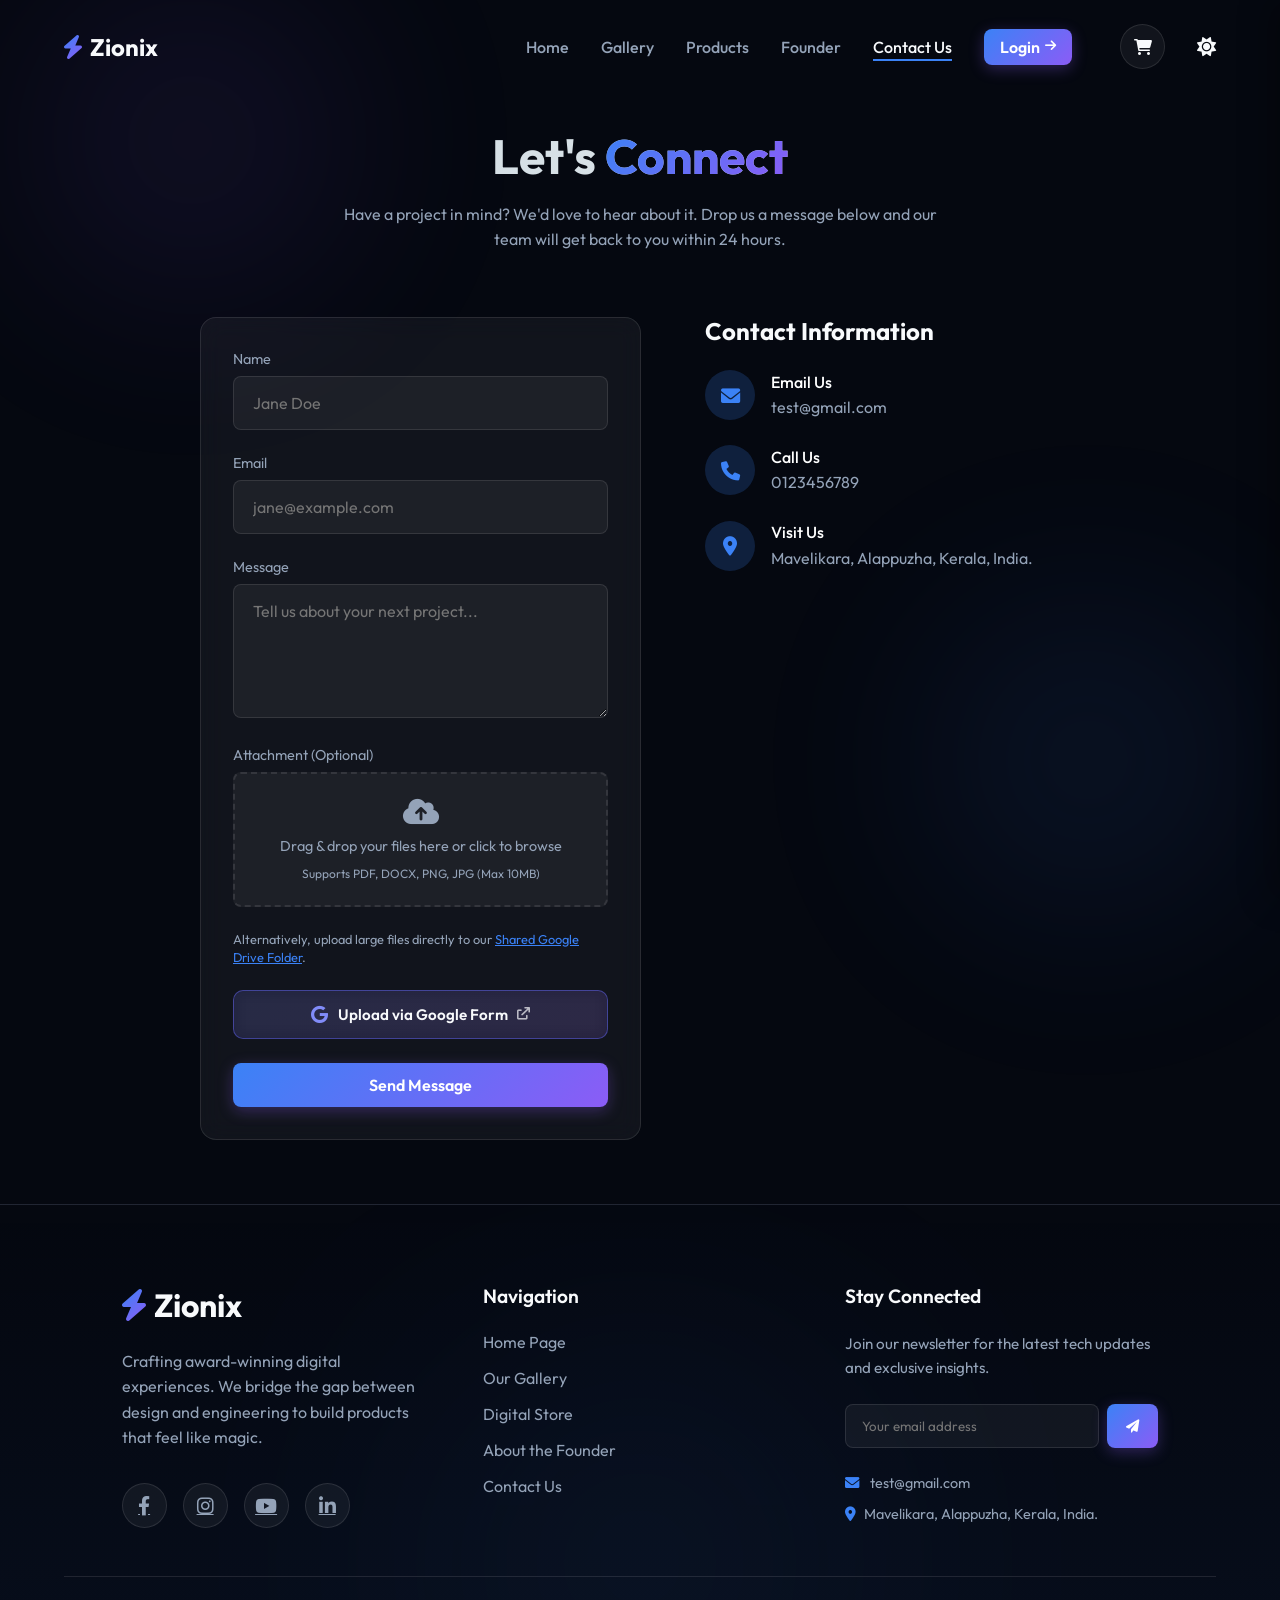
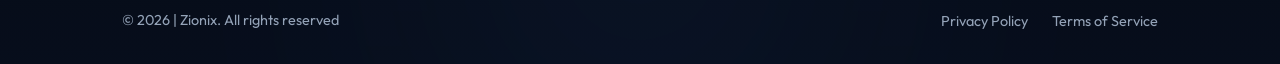
==== commit f45d7df4: "Updation" ====
--- a/contact.html
+++ b/contact.html
@@ -78,11 +78,45 @@
                             <input type="file" id="contact-file" style="display: none;" multiple>
                         </div>
                         <div id="file-list" class="file-list"></div>
-                        <p style="font-size: 0.8rem; margin-top: 0.5rem; color: var(--text-secondary); line-height: 1.4;">
-                            Alternatively, upload large files directly to our 
-                            <a href="https://drive.google.com/drive/folders/1qu32_YWTJ1cNfiBqHvx784Owkxv7PvnO?usp=sharing" target="_blank" style="color: var(--primary); text-decoration: underline;">Shared Google Drive Folder</a>.
+                        <p
+                            style="font-size: 0.8rem; margin-top: 0.5rem; color: var(--text-secondary); line-height: 1.4;">
+                            Alternatively, upload large files directly to our
+                            <a href="https://drive.google.com/drive/folders/1qu32_YWTJ1cNfiBqHvx784Owkxv7PvnO?usp=sharing"
+                                target="_blank" style="color: var(--primary); text-decoration: underline;">Shared Google
+                                Drive Folder</a>.
                         </p>
                     </div>
+
+                    <!-- Google Form Upload Button -->
+                    <div class="input-group">
+                        <a href="https://forms.gle/LLXfFWJwrdEn7kch7" target="_blank" id="google-form-upload-btn" style="
+                                display: flex;
+                                align-items: center;
+                                justify-content: center;
+                                gap: 0.6rem;
+                                width: 100%;
+                                padding: 0.85rem 1.5rem;
+                                border-radius: 10px;
+                                border: 1.5px solid rgba(99, 102, 241, 0.5);
+                                background: linear-gradient(135deg, rgba(99, 102, 241, 0.15), rgba(139, 92, 246, 0.15));
+                                color: var(--text-primary);
+                                font-size: 0.95rem;
+                                font-weight: 600;
+                                cursor: pointer;
+                                text-decoration: none;
+                                transition: all 0.3s ease;
+                                backdrop-filter: blur(8px);
+                                box-sizing: border-box;
+                            "
+                            onmouseover="this.style.background='linear-gradient(135deg, rgba(99,102,241,0.35), rgba(139,92,246,0.35))'; this.style.borderColor='rgba(139,92,246,0.8)'; this.style.transform='translateY(-2px)'; this.style.boxShadow='0 6px 20px rgba(139,92,246,0.3)';"
+                            onmouseout="this.style.background='linear-gradient(135deg, rgba(99,102,241,0.15), rgba(139,92,246,0.15))'; this.style.borderColor='rgba(99,102,241,0.5)'; this.style.transform='translateY(0)'; this.style.boxShadow='none';">
+                            <i class="fa-brands fa-google" style="font-size: 1.1rem; color: #818cf8;"></i>
+                            Upload via Google Form
+                            <i class="fa-solid fa-arrow-up-right-from-square"
+                                style="font-size: 0.8rem; opacity: 0.7;"></i>
+                        </a>
+                    </div>
+
                     <button type="submit" class="btn btn-primary" style="width: 100%;">Send Message</button>
                 </form>
                 <div id="contact-success" style="display: none; margin-top: 1rem; color: #86efac; text-align: center;">
@@ -160,7 +194,8 @@
                     <a href="https://www.youtube.com/@manumathewregil" target="_blank" class="social-icon"
                         style="display: flex; align-items: center; justify-content: center; width: 45px; height: 45px; border-radius: 50%; background: var(--glass-bg); border: 1px solid var(--glass-border);"><i
                             class="fa-brands fa-youtube"></i></a>
-                    <a href="https://www.linkedin.com/in/manu-mathew-regil-238411379/" target="_blank" class="social-icon"
+                    <a href="https://www.linkedin.com/in/manu-mathew-regil-238411379/" target="_blank"
+                        class="social-icon"
                         style="display: flex; align-items: center; justify-content: center; width: 45px; height: 45px; border-radius: 50%; background: var(--glass-bg); border: 1px solid var(--glass-border);"><i
                             class="fa-brands fa-linkedin-in"></i></a>
                 </div>
@@ -195,9 +230,10 @@
                 </form>
                 <p style="font-size: 0.9rem; margin-bottom: 0.5rem; color: var(--text-secondary);"><i
                         class="fa-solid fa-envelope" style="margin-right: 8px; color: var(--primary);"></i>
-                    manumathewregil@gmail.com</p>
+                    test@gmail.com</p>
                 <p style="font-size: 0.9rem; color: var(--text-secondary);"><i class="fa-solid fa-location-dot"
-                        style="margin-right: 8px; color: var(--primary);"></i> Kallumala, Mavelikara, Alappuzha, Kerala, India.</p>
+                        style="margin-right: 8px; color: var(--primary);"></i>Mavelikara, Alappuzha, Kerala,
+                    India.</p>
             </div>
 
         </div>
@@ -266,7 +302,7 @@
             fileList.innerHTML = '';
             selectedFiles.forEach((file, index) => {
                 const sizeInMB = (file.size / (1024 * 1024)).toFixed(2);
-                
+
                 const fileItem = document.createElement('div');
                 fileItem.className = 'file-item';
                 fileItem.innerHTML = `
